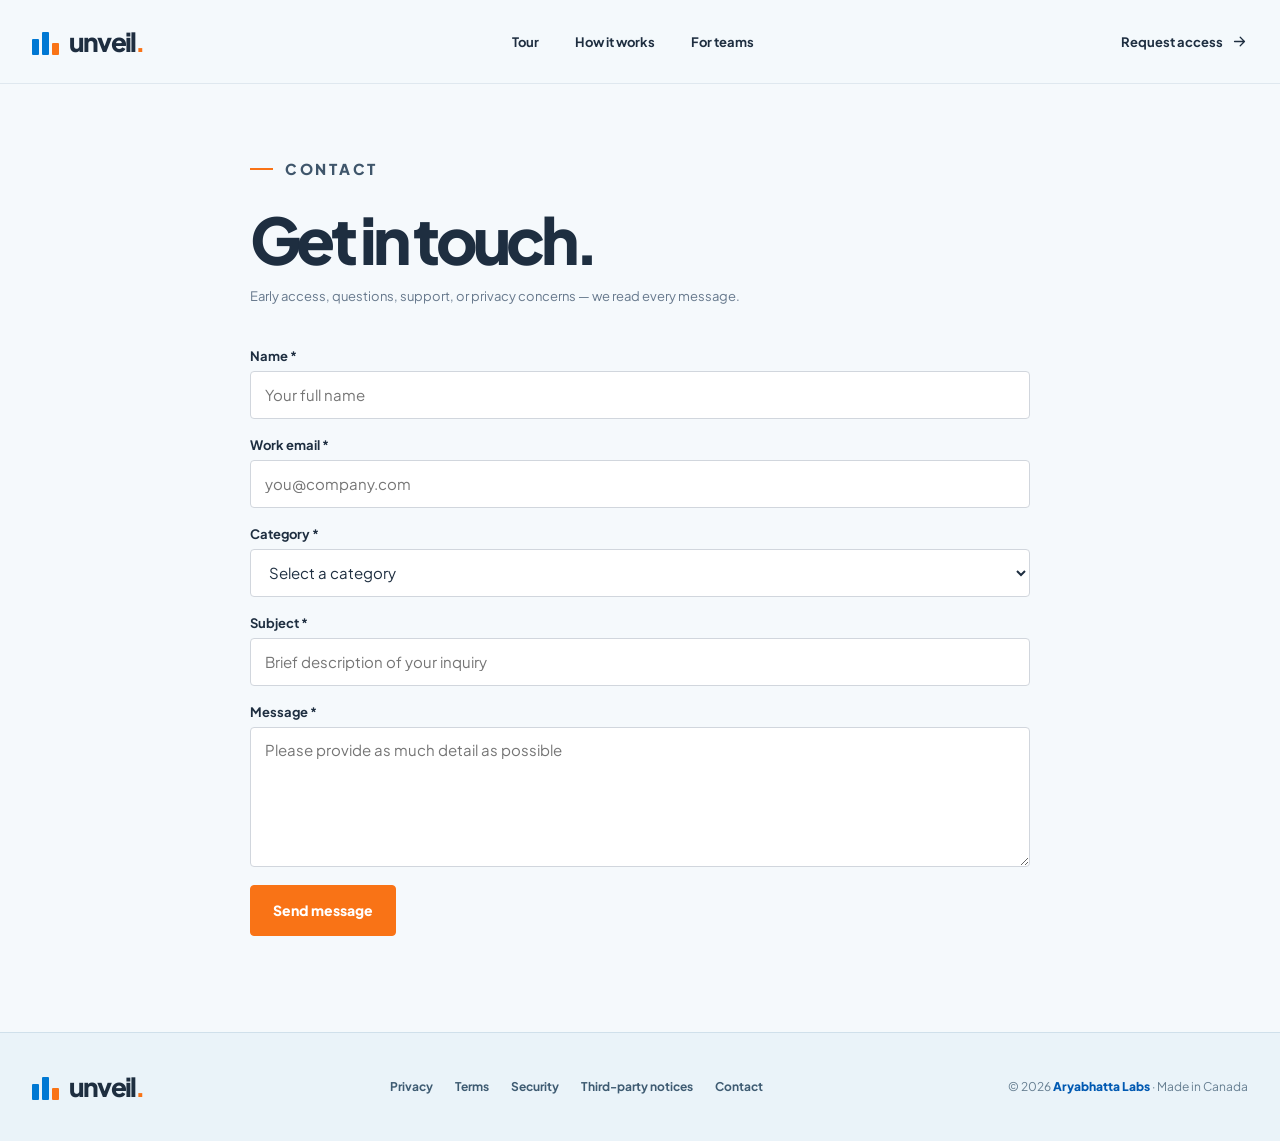
==== public/contact/index.html @ dc978ab9 "Launch site for Unveil with tour video and legal pages Landing page with early-access CTAs and a 26-" ====
<!doctype html>
<html lang="en">
<head>
  <meta charset="utf-8">
  <meta name="viewport" content="width=device-width, initial-scale=1">
  <meta name="theme-color" content="#f5f9fc">
  <meta name="description" content="Contact the Unveil team: early access, support, sales, privacy and security.">
  <title>Contact — Unveil</title>
  <link rel="canonical" href="https://www.unveilui.com/contact/">
  <link rel="stylesheet" href="../styles.css">
</head>
<body>
  <a class="skip-link" href="#main">Skip to content</a>
  <header class="site-header">
    <div class="shell header-inner">
      <a class="brand" href="../" aria-label="Unveil home"><span class="brand-mark" aria-hidden="true"><span></span><span></span><span></span></span><span>unveil<span class="brand-dot">.</span></span></a>
      <nav class="site-nav" aria-label="Main navigation">
        <a href="../#tour">Tour</a>
        <a href="../#how-it-works">How it works</a>
        <a href="../#for-teams">For teams</a>
      </nav>
      <a class="header-link" href="../contact/?interest=access">Request access <svg viewBox="0 0 24 24" aria-hidden="true"><path d="M5 12h14m-6-6 6 6-6 6"/></svg></a>
    </div>
  </header>
  <main id="main" class="legal">
    <div class="shell legal-inner">

      <p class="eyebrow"><span class="eyebrow-line"></span> Contact</p>
      <h1>Get in touch.</h1>
      <p class="updated">Early access, questions, support, or privacy concerns — we read every message.</p>

      <form id="contactForm" class="contact-form" method="POST" action="https://formspree.io/f/xwvkblrq">
        <input type="hidden" name="product" value="Unveil">
        <div class="form-field">
          <label for="name">Name <span aria-hidden="true">*</span></label>
          <input type="text" id="name" name="name" required autocomplete="name" placeholder="Your full name">
        </div>
        <div class="form-field">
          <label for="email">Work email <span aria-hidden="true">*</span></label>
          <input type="email" id="email" name="email" required autocomplete="email" placeholder="you@company.com">
        </div>
        <div class="form-field">
          <label for="category">Category <span aria-hidden="true">*</span></label>
          <select id="category" name="category" required>
            <option value="">Select a category</option>
            <option value="access">Early access</option>
            <option value="help">Support / Help</option>
            <option value="sales">Sales Inquiry</option>
            <option value="partnership">Partnership</option>
            <option value="privacy">Privacy Concern</option>
            <option value="security">Security Issue</option>
            <option value="other">Other</option>
          </select>
        </div>
        <div class="form-field">
          <label for="subject">Subject <span aria-hidden="true">*</span></label>
          <input type="text" id="subject" name="subject" required placeholder="Brief description of your inquiry">
        </div>
        <div class="form-field">
          <label for="message">Message <span aria-hidden="true">*</span></label>
          <textarea id="message" name="message" required rows="6" placeholder="Please provide as much detail as possible"></textarea>
        </div>
        <button type="submit" class="button button-primary">Send message</button>
      </form>

      <div id="successMessage" hidden role="status">
        <div class="form-feedback form-feedback--success"><strong>Message sent!</strong> We'll get back to you within one business day.</div>
      </div>
      <div id="errorMessage" hidden role="alert">
        <div class="form-feedback form-feedback--error"><strong>Something went wrong.</strong> Please try again or email us at <a href="mailto:support@aryabhatta.ca">support@aryabhatta.ca</a>.</div>
      </div>
      <script src="contact.js" defer></script>

    </div>
  </main>
  <footer class="footer">
    <div class="shell footer-inner">
      <a class="brand" href="../" aria-label="Unveil home"><span class="brand-mark" aria-hidden="true"><span></span><span></span><span></span></span><span>unveil<span class="brand-dot">.</span></span></a>
      <nav class="footer-links" aria-label="Legal and support">
        <a href="../privacy.html">Privacy</a>
        <a href="../terms.html">Terms</a>
        <a href="../security.html">Security</a>
        <a href="../third-party-notices.html">Third-party notices</a>
        <a href="../contact/">Contact</a>
      </nav>
      <p>© 2026 <a href="https://aryabhatta.ca">Aryabhatta Labs</a> · Made in Canada</p>
    </div>
  </footer>
</body>
</html>
---- public/styles.css ----
@font-face{font-family:"Plus Jakarta Sans";font-style:normal;font-weight:400 800;font-display:swap;src:url("fonts/plus-jakarta-sans-latin.woff2") format("woff2")}
:root{--color-primary:#0078d3;--color-primary-strong:#0059b2;--color-primary-soft:#ebf6ff;--color-accent:#f97316;--color-on-accent:#fff;--color-background:#f5f9fc;--color-foreground:#1e2e40;--color-card:#fff;--color-muted:#eff2f7;--color-muted-foreground:#66788c;--color-border:#d1d6dd;--color-ring:#0078d3;--radius:4px;--space-xs:4px;--space-sm:8px;--space-md:16px;--space-lg:24px;--space-xl:32px;--space-2xl:48px;--space-3xl:64px;font-family:"Plus Jakarta Sans","Segoe UI",sans-serif;color:var(--color-foreground);background:var(--color-background);font-synthesis:none}
*{box-sizing:border-box}html{scroll-behavior:smooth}body{margin:0;min-width:320px}button,a{font:inherit}button{cursor:pointer}a{color:inherit;text-decoration:none}svg{width:20px;height:20px;fill:none;stroke:currentColor;stroke-width:1.8;stroke-linecap:round;stroke-linejoin:round}button:focus-visible,a:focus-visible{outline:3px solid var(--color-ring);outline-offset:4px}.shell{width:min(100% - 64px,1280px);margin-inline:auto}.skip-link{position:absolute;z-index:100;top:-60px;left:20px;background:var(--color-card);padding:12px}.skip-link:focus{top:10px}
.site-header{height:84px;border-bottom:1px solid #dfe8ef;background:rgba(245,249,252,.95);position:relative;z-index:10}.header-inner{height:100%;display:flex;align-items:center;justify-content:space-between;gap:32px}.brand{display:inline-flex;align-items:center;gap:10px;font-size:26px;font-weight:800;letter-spacing:-.07em;white-space:nowrap}.brand-dot{color:var(--color-accent)}.brand-mark{height:27px;width:27px;display:grid;grid-template-columns:repeat(3,1fr);align-items:end;gap:3px}.brand-mark span{display:block;background:var(--color-primary);height:16px;border-radius:1px}.brand-mark span:nth-child(2){height:23px}.brand-mark span:nth-child(3){height:12px;background:var(--color-accent)}.site-nav{display:flex;align-items:center;gap:36px}.site-nav a,.header-link{font-size:13px;font-weight:700;transition:color .2s}.site-nav a:hover,.header-link:hover{color:var(--color-primary-strong)}.header-link{display:inline-flex;align-items:center;gap:8px}.header-link svg{width:17px;height:17px}
.hero{min-height:658px;display:grid;grid-template-columns:1.1fr .9fr;align-items:center;gap:50px;position:relative}.hero-copy{padding:72px 0 65px}.eyebrow{display:flex;align-items:center;gap:12px;font-size:11px;letter-spacing:.18em;font-weight:800;text-transform:uppercase;color:var(--color-primary-strong);margin:0 0 24px}.eyebrow-line{display:block;width:23px;height:2px;background:var(--color-accent)}h1,h2,h3,p{margin-top:0}h1{font-size:clamp(55px,5.8vw,88px);letter-spacing:-.073em;line-height:1.045;margin-bottom:28px;font-weight:800}h1 span{color:var(--color-primary)}.hero-lede{max-width:540px;color:#536a80;font-size:18px;line-height:1.7;margin-bottom:36px}.hero-actions{display:flex;gap:20px;align-items:center;flex-wrap:wrap}.button{display:inline-flex;justify-content:center;align-items:center;gap:12px;padding:15px 22px;border-radius:var(--radius);font-weight:800;font-size:14px;min-height:51px;transition:background .2s,color .2s,border-color .2s}.button svg{width:18px;height:18px}.button-primary{background:var(--color-accent);color:var(--color-on-accent);border:1px solid var(--color-accent)}.button-primary:hover{background:#d95e07;border-color:#d95e07}.button-text{color:var(--color-primary-strong);padding-inline:8px}.button-text:hover{color:var(--color-accent)}.hero-footnote{margin-top:83px;display:flex;align-items:center;gap:20px;color:var(--color-muted-foreground);font-size:12px}.footnote-mark{color:var(--color-primary-strong);font-weight:800;letter-spacing:.12em}.hero-visual{height:530px;position:relative;isolation:isolate}.visual-grid{position:absolute;inset:26px 0 0;background-image:linear-gradient(#d8e4ed 1px,transparent 1px),linear-gradient(90deg,#d8e4ed 1px,transparent 1px);background-size:28px 28px;mask-image:linear-gradient(90deg,transparent 0,#000 16%,#000 85%,transparent 100%);opacity:.55}.outline-card{position:absolute;width:70%;height:69%;border:2px solid var(--color-primary);background:var(--color-card);border-radius:var(--radius);box-shadow:0 8px 24px rgba(28,77,113,.08)}.outline-back{right:0;top:56px;background:#dff0fc;color:var(--color-primary);display:flex;justify-content:space-between;padding:22px;font-weight:800;letter-spacing:.15em;font-size:13px;transform:rotate(8deg)}.outline-mid{right:58px;top:87px;background:#fff;color:var(--color-primary);display:flex;justify-content:space-between;padding:22px;font-weight:800;letter-spacing:.15em;font-size:13px;transform:rotate(-5deg)}.outline-front{right:110px;top:111px;background:var(--color-primary);color:#fff;padding:28px;display:flex;flex-direction:column;justify-content:space-between;transform:rotate(-1deg);box-shadow:0 24px 45px rgba(10,68,115,.19)}.outline-top{display:flex;justify-content:space-between;font-size:13px;font-weight:800;letter-spacing:.1em}.little-plus{font-size:32px;line-height:15px;color:#8bc8ef;font-weight:400}.outline-word{font-size:clamp(50px,5vw,84px);letter-spacing:-.09em;font-weight:800;line-height:1}.outline-bottom{font-size:13px;line-height:1.5;font-weight:600;color:#d8effe}.visual-cross{position:absolute;color:var(--color-accent);font-size:28px}.visual-cross-one{top:30px;right:35px}.visual-cross-two{bottom:35px;left:20px}
.preview-section{background:#eaf3f9;padding:90px 0 105px}.preview-heading{display:flex;justify-content:space-between;align-items:end;gap:50px;margin-bottom:38px}.preview-heading h2,.section-head h2,.teams-intro h2{font-size:clamp(38px,4.1vw,61px);letter-spacing:-.067em;line-height:1.1;margin:0}.preview-heading>p{max-width:390px;color:#60758a;line-height:1.65;font-size:15px;margin:0 0 5px}.preview-layout{display:grid;grid-template-columns:minmax(0,1.55fr) minmax(250px,.65fr);gap:28px;align-items:stretch}.preview-browser{background:#fff;border:1px solid #c8dce9;box-shadow:0 20px 50px rgba(28,77,113,.08);border-radius:var(--radius);overflow:hidden;min-width:0}.browser-bar{height:44px;border-bottom:1px solid #e4ebef;display:flex;align-items:center;gap:20px;padding:0 16px;background:#fff;color:#6a7d8d;font-size:10px}.browser-dots{display:flex;gap:5px;flex:none}.browser-dots i{width:7px;height:7px;border:1px solid #b7c5ce;border-radius:50%}.browser-url{overflow:hidden;text-overflow:ellipsis;white-space:nowrap;margin:auto;letter-spacing:.02em}.browser-url strong{color:#3a5265}.browser-bar svg{width:13px;height:13px;flex:none}.prototype{height:430px;background:#fffdf9;position:relative;overflow:hidden;color:#23322b;font-family:Georgia,serif}.prototype-top,.prototype-bottom{height:56px;display:flex;align-items:center;justify-content:space-between;padding:0 26px;border-bottom:1px solid #d8ddd8;font-family:"Segoe UI",sans-serif;font-size:9px;letter-spacing:.17em;color:#6f756e;font-weight:700}.fake-logo{font-family:Georgia,serif;font-size:20px;letter-spacing:-.08em;color:#25392d;font-weight:700}.fake-logo span{color:#a48262}.fake-cart{color:#25392d}.prototype-content{display:grid;grid-template-columns:1fr 1fr;min-height:318px;gap:32px;padding:44px 42px 30px}.prototype-intro{align-self:center}.prototype-step{font-family:"Segoe UI",sans-serif;color:#a17c59;font-size:10px;letter-spacing:.16em;font-weight:700}.prototype-intro h3{font-size:clamp(28px,3.7vw,53px);letter-spacing:-.055em;line-height:1.07;font-weight:400;margin:17px 0}.prototype-intro p{font-family:"Segoe UI",sans-serif;font-size:12px;color:#68776d;line-height:1.5}.prototype-form{border:1px solid #d8ddd8;padding:19px 22px;background:#fff;align-self:center;box-shadow:0 6px 18px rgba(35,50,43,.04)}.form-top{display:flex;justify-content:space-between;align-items:center;gap:8px;font-family:"Segoe UI",sans-serif;margin-bottom:17px}.form-top span:first-child{font-family:Georgia,serif;font-size:17px}.form-top span:last-child{font-size:8px;color:#9e9d91;letter-spacing:.12em}.fake-field{border:1px solid #ced9d0;margin-bottom:10px;padding:9px 10px;display:flex;flex-direction:column;gap:4px;font-family:"Segoe UI",sans-serif;font-size:11px;color:#314237;min-height:48px}.fake-field small{font-size:9px;color:#748176}.fake-next{background:#294536;color:#fff;padding:11px 10px;font:700 10px "Segoe UI",sans-serif;display:flex;justify-content:space-between;align-items:center}.prototype-bottom{border-top:1px solid #d8ddd8;border-bottom:0;height:56px}.preview-pin{position:absolute;right:27%;top:62%;border-radius:50%;height:29px;width:29px;background:var(--color-accent);color:#fff;display:none;place-items:center;font:800 12px "Segoe UI",sans-serif;box-shadow:0 0 0 4px #fff}.sample-comment{position:absolute;right:4%;top:33%;width:230px;background:#fff;border:1px solid var(--color-border);border-left:3px solid var(--color-accent);padding:14px 15px;box-shadow:0 8px 22px rgba(28,77,113,.12);font-family:"Segoe UI",sans-serif;display:none}.comment-label{font-size:9px;color:var(--color-primary-strong);font-weight:800;letter-spacing:.12em;text-transform:uppercase}.sample-comment strong{display:block;font-size:12px;line-height:1.4;margin:10px 0 4px}.sample-comment p{font-size:10px;line-height:1.5;color:#5e6b61;margin:0 0 10px}.comment-author{font-size:9px;font-weight:700;color:#16803c}.prototype.show-feedback .preview-pin{display:grid}.prototype.show-feedback .sample-comment{display:block}.play-cursor{position:absolute;left:61%;top:65%;color:var(--color-primary);transition:top .25s ease,left .25s ease}.play-cursor svg{width:23px;height:23px;fill:var(--color-primary);stroke:#fff;stroke-width:1.2;filter:drop-shadow(0 2px 2px #7291a7)}.preview-toolbar{height:58px;display:flex;align-items:center;gap:16px;padding:0 16px;background:#fff;border-top:1px solid #e0eaf0;font:700 10px "Segoe UI",sans-serif;color:#557087}.live-label{font-size:9px;letter-spacing:.1em;display:inline-flex;align-items:center;gap:7px}.live-label span{width:7px;height:7px;border-radius:50%;background:#16803c}.preview-progress{margin-left:auto;white-space:nowrap}.preview-controls{display:flex;align-items:center;gap:6px}.icon-button,.control-button{display:inline-flex;align-items:center;justify-content:center;border:1px solid #c7dce8;background:#fff;color:var(--color-primary-strong);height:34px;border-radius:var(--radius);transition:background .2s}.icon-button{width:34px}.icon-button:disabled{opacity:.4;cursor:not-allowed}.control-button{font-size:10px;font-weight:800;gap:6px;padding:0 10px}.control-button:hover:not(:disabled),.icon-button:hover:not(:disabled){background:var(--color-primary-soft)}.control-button svg,.icon-button svg{width:14px;height:14px}.preview-aside{background:var(--color-primary);color:#fff;padding:30px 29px;display:flex;flex-direction:column;border-radius:var(--radius)}.aside-index{display:flex;justify-content:space-between;align-items:center;color:#d7edff;font-size:10px;letter-spacing:.15em;font-weight:800}.aside-index span{font-size:24px;color:#a5d8fa}.preview-aside h3{font-size:clamp(26px,2.4vw,35px);line-height:1.16;letter-spacing:-.055em;margin:30px 0 14px}.preview-aside p{font-size:12px;color:#d9edfb;line-height:1.7;margin-bottom:25px}.step-list{list-style:none;padding:0;margin:auto 0 20px;border-top:1px solid #459ade}.step-list li{display:flex;align-items:center;gap:13px;padding:11px 0;border-bottom:1px solid #459ade;font-size:11px;color:#d3e9f9}.step-list li span{font-size:10px;font-weight:800;color:#a8d7f6}.step-list li.current{color:#fff;font-weight:800}.step-list li.current span{color:#ffb27c}.aside-action{width:100%;background:#fff;border:1px solid #fff;color:var(--color-primary-strong);min-height:43px;border-radius:var(--radius);display:flex;align-items:center;justify-content:space-between;padding:0 14px;font-size:11px;font-weight:800;transition:background .2s}.aside-action:hover{background:#eaf5fd}.aside-action svg{width:15px;height:15px}
.process-section{padding-top:110px;padding-bottom:120px}.section-head{margin-bottom:50px}.section-head h2 span,.teams-intro h2 span{color:var(--color-primary)}.process-grid{display:grid;grid-template-columns:repeat(3,1fr);border-top:1px solid #cbdbe7;border-bottom:1px solid #cbdbe7}.process-card{padding:33px 31px 32px 0;min-height:290px}.process-card+article{border-left:1px solid #cbdbe7;padding-left:31px}.card-number{color:var(--color-primary-strong);font-size:10px;font-weight:800;letter-spacing:.16em}.process-card>svg{display:block;width:43px;height:43px;margin:35px 0 31px;color:var(--color-primary);stroke-width:1.6}.process-card h3{font-size:23px;letter-spacing:-.04em;margin-bottom:10px}.process-card p{color:#64798c;line-height:1.7;font-size:13px;max-width:320px;margin:0}
.walkthrough-section{background:#103e63;color:#fff;overflow:hidden}.walkthrough-inner{min-height:445px;display:grid;grid-template-columns:1.1fr .9fr;gap:40px;align-items:center}.walkthrough-copy{padding:65px 0}.eyebrow.light{color:#c6e6fc}.walkthrough-copy h2{font-size:clamp(38px,4.2vw,61px);letter-spacing:-.065em;line-height:1.08;margin-bottom:25px}.walkthrough-copy>p:not(.eyebrow){max-width:520px;color:#cce1ef;line-height:1.7;font-size:15px;margin-bottom:27px}.button-light{background:#fff;color:#0059b2;border:1px solid #fff}.button-light:hover{background:#dceffb}.walkthrough-art{height:380px;position:relative;background-image:linear-gradient(rgba(161,209,241,.13) 1px,transparent 1px),linear-gradient(90deg,rgba(161,209,241,.13) 1px,transparent 1px);background-size:30px 30px;mask-image:linear-gradient(90deg,transparent,#000 8%,#000 95%,transparent)}.art-path{position:absolute;inset:0}.path-point{position:absolute;z-index:1;display:grid;place-items:center;width:45px;height:45px;background:#e5f4ff;border:2px solid #77c3f4;color:var(--color-primary-strong);font-weight:800;border-radius:50%}.path-point.a{left:9%;top:30%}.path-point.b{left:47%;top:18%}.path-point.c{right:5%;top:43%;background:var(--color-accent);border-color:#ffa261;color:#fff}.path-line{position:absolute;height:2px;border-top:2px dashed #79bce8;transform-origin:left center}.path-line.one{width:41%;left:18%;top:33%;transform:rotate(-14deg)}.path-line.two{width:40%;left:55%;top:27%;transform:rotate(25deg)}.art-caption{position:absolute;bottom:35px;left:17%;background:#fff;color:var(--color-foreground);width:66%;padding:18px 22px;border-top:4px solid var(--color-accent);box-shadow:0 12px 24px rgba(0,0,0,.13);display:flex;flex-direction:column;gap:7px}.art-caption span{font-size:9px;color:var(--color-primary-strong);letter-spacing:.15em;font-weight:800}.art-caption strong{font-size:15px;letter-spacing:-.025em}.art-caption small{color:#718699;font-size:10px}
.teams-section{display:grid;grid-template-columns:1fr 1fr;gap:90px;padding-top:115px;padding-bottom:120px}.teams-list{border-top:1px solid #cbdbe7}.teams-list>div{display:grid;grid-template-columns:145px 1fr;gap:25px;padding:22px 0;border-bottom:1px solid #cbdbe7}.teams-list span{font-size:10px;letter-spacing:.14em;font-weight:800;color:var(--color-primary-strong);margin-top:5px}.teams-list p{font-size:14px;line-height:1.6;color:#5f7588;margin:0}.footer{background:#eaf3f9;border-top:1px solid #d0e0eb}.footer-inner{min-height:108px;display:flex;align-items:center;justify-content:space-between;gap:20px}.footer p{font-size:12px;color:#667e91;margin:0}.footer a:last-child{font-size:12px;font-weight:800;color:var(--color-primary-strong);display:inline-flex;align-items:center;gap:8px}.footer a:last-child svg{width:17px;height:17px}
@media(max-width:1050px){.hero{grid-template-columns:1fr .78fr;gap:18px;min-height:570px}.outline-front{right:65px}.outline-mid{right:35px}.hero-footnote{margin-top:55px}.preview-layout{grid-template-columns:1.5fr .7fr}.preview-aside{padding:24px}.prototype-content{padding:36px 25px}.teams-section{gap:45px}}
@media(max-width:800px){.shell{width:min(100% - 40px,1280px)}.site-header{height:72px}.site-nav{gap:16px}.site-nav a{font-size:11px}.header-link{font-size:11px}.hero{display:block;min-height:0}.hero-copy{padding:65px 0 15px}.hero-visual{height:380px;max-width:530px;margin:auto}.outline-card{height:73%;width:58%}.outline-front{right:31%;top:63px}.outline-mid{right:17%;top:45px}.outline-back{right:5%;top:25px}.hero-footnote{margin-top:45px}.preview-section{padding:70px 0}.preview-heading{display:block}.preview-heading>p{margin-top:18px}.preview-layout{grid-template-columns:1fr}.preview-aside{min-height:260px}.preview-aside h3{margin:15px 0}.step-list{margin-top:0}.process-section{padding:80px 0}.process-card{padding-right:18px}.process-card+article{padding-left:18px}.process-card h3{font-size:20px}.walkthrough-inner{grid-template-columns:1fr 1fr;gap:10px}.teams-section{gap:35px;padding:75px 0}.teams-list>div{grid-template-columns:110px 1fr;gap:14px}}
@media(max-width:600px){.shell{width:min(100% - 32px,1280px)}.header-inner{gap:15px}.site-nav{display:none}.header-link{margin-left:auto}.hero-copy{padding:52px 0 18px}.hero h1{font-size:clamp(47px,11vw,64px)}.hero-lede{font-size:16px}.hero-footnote{margin-top:36px}.hero-visual{height:350px}.outline-card{height:68%;width:65%}.outline-front{right:28%;top:66px;padding:19px}.outline-mid{right:16%;top:48px}.outline-back{right:4%;top:30px}.outline-word{font-size:60px}.preview-heading h2,.section-head h2,.teams-intro h2{font-size:39px}.preview-browser{margin:0 -16px;border-left:0;border-right:0}.prototype{height:430px}.prototype-top,.prototype-bottom{padding:0 15px}.prototype-top>span:nth-child(2){display:none}.prototype-content{grid-template-columns:1fr;gap:10px;padding:24px}.prototype-intro h3{font-size:32px;margin:8px 0}.prototype-intro p{margin:0}.prototype-form{width:100%;padding:12px 15px}.fake-field{min-height:40px;padding:6px 9px}.form-top{margin-bottom:8px}.prototype-bottom{height:40px}.sample-comment{right:6%;top:34%;width:210px}.preview-pin{right:20%;top:72%}.play-cursor{left:75%;top:73%}.preview-toolbar{padding:0 9px;gap:8px}.live-label{font-size:8px}.preview-progress{font-size:9px}.process-grid{grid-template-columns:1fr}.process-card,.process-card+article{border:0;border-bottom:1px solid #cbdbe7;padding:26px 0;min-height:0}.process-card:last-child{border-bottom:0}.process-card>svg{margin:20px 0}.walkthrough-inner{display:block}.walkthrough-copy{padding:62px 0 0}.walkthrough-art{height:290px}.art-caption{bottom:25px}.teams-section{grid-template-columns:1fr;gap:35px}.teams-list>div{grid-template-columns:105px 1fr}.footer-inner{min-height:140px;flex-wrap:wrap;justify-content:flex-start;gap:14px 25px;padding:25px 0}.footer p{order:3;width:100%}}
.prototype-intro h3{white-space:pre-line}
@media(prefers-reduced-motion:reduce){html{scroll-behavior:auto}*,*::before,*::after{animation-duration:.01ms!important;transition-duration:.01ms!important}}
@media(forced-colors:active){.button-primary,.preview-aside,.outline-front,.walkthrough-section{border:1px solid CanvasText}.preview-pin,.brand-mark span,.live-label span{forced-color-adjust:none}.step-list li.current{outline:1px solid Highlight}}
.tour-section{background:#103e63;color:#fff;padding:90px 0}.tour-inner{display:grid;grid-template-columns:.8fr 1.2fr;gap:56px;align-items:center}.tour-copy h2{font-size:clamp(36px,3.8vw,56px);letter-spacing:-.065em;line-height:1.08;margin-bottom:22px}.tour-copy>p:not(.eyebrow){color:#cce1ef;line-height:1.7;font-size:15px;margin-bottom:26px}.tour-points{list-style:none;margin:0;padding:0;border-top:1px solid #2f6690}.tour-points li{display:flex;gap:14px;align-items:baseline;padding:12px 0;border-bottom:1px solid #2f6690;font-size:14px;color:#e4f2fc}.tour-points span{font-size:10px;font-weight:800;letter-spacing:.14em;color:#ffb27c}.tour-video{margin:0}.tour-video video{display:block;width:100%;aspect-ratio:16/9;height:auto;background:#0b2d49;border-radius:var(--radius);box-shadow:0 24px 60px rgba(0,0,0,.35)}.tour-video figcaption{margin-top:12px;font-size:12px;color:#a9cbe2}
.cta-section{background:var(--color-primary-strong);color:#fff}.cta-inner{display:flex;align-items:center;justify-content:space-between;gap:40px;padding:72px 0}.cta-inner h2{font-size:clamp(34px,3.6vw,52px);letter-spacing:-.065em;line-height:1.1;margin-bottom:14px}.cta-inner p:not(.eyebrow){max-width:560px;color:#dcecf9;line-height:1.7;margin:0}.cta-inner .button{flex:none}
.footer-links{display:flex;flex-wrap:wrap;gap:8px 22px}.footer .footer-links a{font-size:12px;font-weight:700;color:#3e5b72}.footer .footer-links a:hover{color:var(--color-primary-strong)}.footer p a{font-weight:700;color:inherit}.footer p a:hover{color:var(--color-primary-strong)}
.legal{padding:72px 0 96px}.legal-inner{max-width:780px}.legal h1{font-size:clamp(40px,5vw,64px);margin-bottom:12px}.legal .updated{color:var(--color-muted-foreground);font-size:13px;margin-bottom:40px}.legal h2{font-size:24px;letter-spacing:-.04em;margin:44px 0 12px}.legal h3{font-size:17px;letter-spacing:-.02em;margin:28px 0 8px}.legal p,.legal li{color:#3f566b;line-height:1.75;font-size:15px}.legal ul{padding-left:22px}.legal a{color:var(--color-primary-strong);text-decoration:underline;text-underline-offset:3px}.legal table{width:100%;border-collapse:collapse;margin:16px 0;font-size:14px}.legal th,.legal td{text-align:left;padding:10px 12px;border-bottom:1px solid var(--color-border);vertical-align:top;color:#3f566b}.legal th{color:var(--color-foreground);font-size:12px;letter-spacing:.06em;text-transform:uppercase}
.contact-form{display:grid;gap:18px;margin-top:8px}.form-field{display:grid;gap:7px}.form-field label{font-size:13px;font-weight:700}.form-field input,.form-field select,.form-field textarea{font:inherit;font-size:15px;padding:12px 14px;border:1px solid var(--color-border);border-radius:var(--radius);background:var(--color-card);color:var(--color-foreground);min-height:48px}.form-field textarea{resize:vertical}.form-field input:focus-visible,.form-field select:focus-visible,.form-field textarea:focus-visible{outline:3px solid var(--color-ring);outline-offset:1px}.contact-form .button{justify-self:start;cursor:pointer}.form-feedback{padding:16px 18px;border-radius:var(--radius);font-size:14px;line-height:1.6}.form-feedback--success{background:#e7f6ec;border:1px solid #9fd5b0;color:#14532d}.form-feedback--error{background:#fdecec;border:1px solid #f1b0b0;color:#7f1d1d}
@media(max-width:800px){.tour-inner{grid-template-columns:1fr;gap:36px}.tour-section{padding:70px 0}.cta-inner{flex-direction:column;align-items:flex-start;padding:60px 0}.legal{padding:52px 0 72px}}
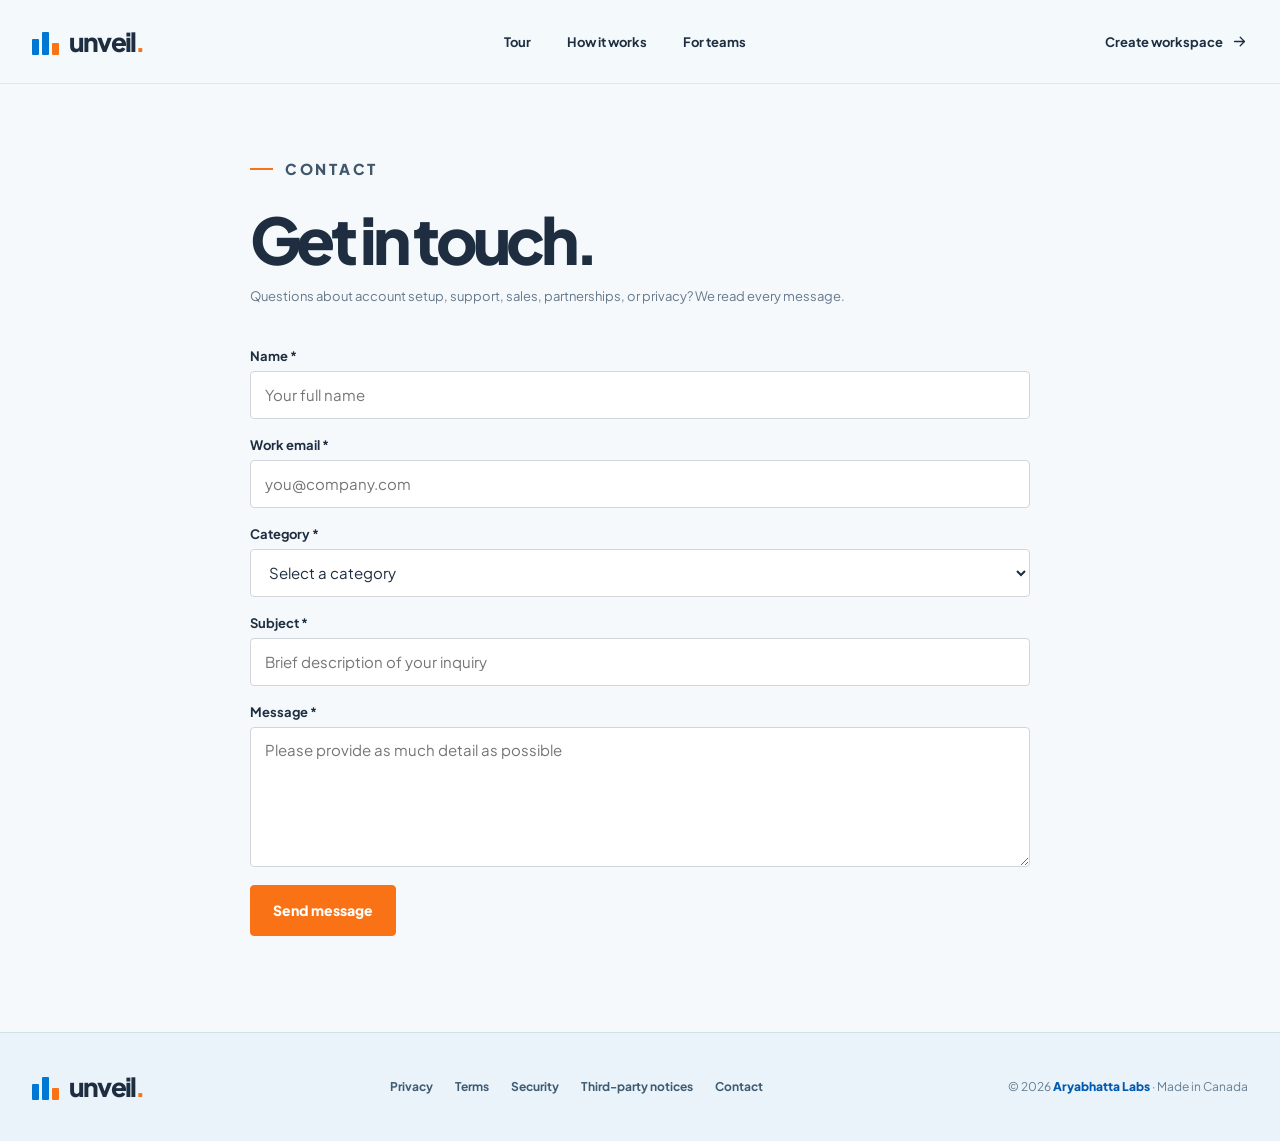
==== commit 9fff2eee: "Update marketing site for self-serve signup" ====
--- a/public/contact/index.html
+++ b/public/contact/index.html
@@ -4,7 +4,7 @@
   <meta charset="utf-8">
   <meta name="viewport" content="width=device-width, initial-scale=1">
   <meta name="theme-color" content="#f5f9fc">
-  <meta name="description" content="Contact the Unveil team: early access, support, sales, privacy and security.">
+  <meta name="description" content="Contact the Unveil team about account setup, support, sales, privacy and security.">
   <title>Contact — Unveil</title>
   <link rel="canonical" href="https://www.unveilui.com/contact/">
   <link rel="stylesheet" href="../styles.css">
@@ -19,7 +19,7 @@
         <a href="../#how-it-works">How it works</a>
         <a href="../#for-teams">For teams</a>
       </nav>
-      <a class="header-link" href="../contact/?interest=access">Request access <svg viewBox="0 0 24 24" aria-hidden="true"><path d="M5 12h14m-6-6 6 6-6 6"/></svg></a>
+      <a class="header-link" href="https://app.unveilui.com/signup">Create workspace <svg viewBox="0 0 24 24" aria-hidden="true"><path d="M5 12h14m-6-6 6 6-6 6"/></svg></a>
     </div>
   </header>
   <main id="main" class="legal">
@@ -27,7 +27,7 @@
 
       <p class="eyebrow"><span class="eyebrow-line"></span> Contact</p>
       <h1>Get in touch.</h1>
-      <p class="updated">Early access, questions, support, or privacy concerns — we read every message.</p>
+      <p class="updated">Questions about account setup, support, sales, partnerships, or privacy? We read every message.</p>
 
       <form id="contactForm" class="contact-form" method="POST" action="https://formspree.io/f/xwvkblrq">
         <input type="hidden" name="product" value="Unveil">
@@ -43,7 +43,7 @@
           <label for="category">Category <span aria-hidden="true">*</span></label>
           <select id="category" name="category" required>
             <option value="">Select a category</option>
-            <option value="access">Early access</option>
+            <option value="access">Account setup</option>
             <option value="help">Support / Help</option>
             <option value="sales">Sales Inquiry</option>
             <option value="partnership">Partnership</option>
